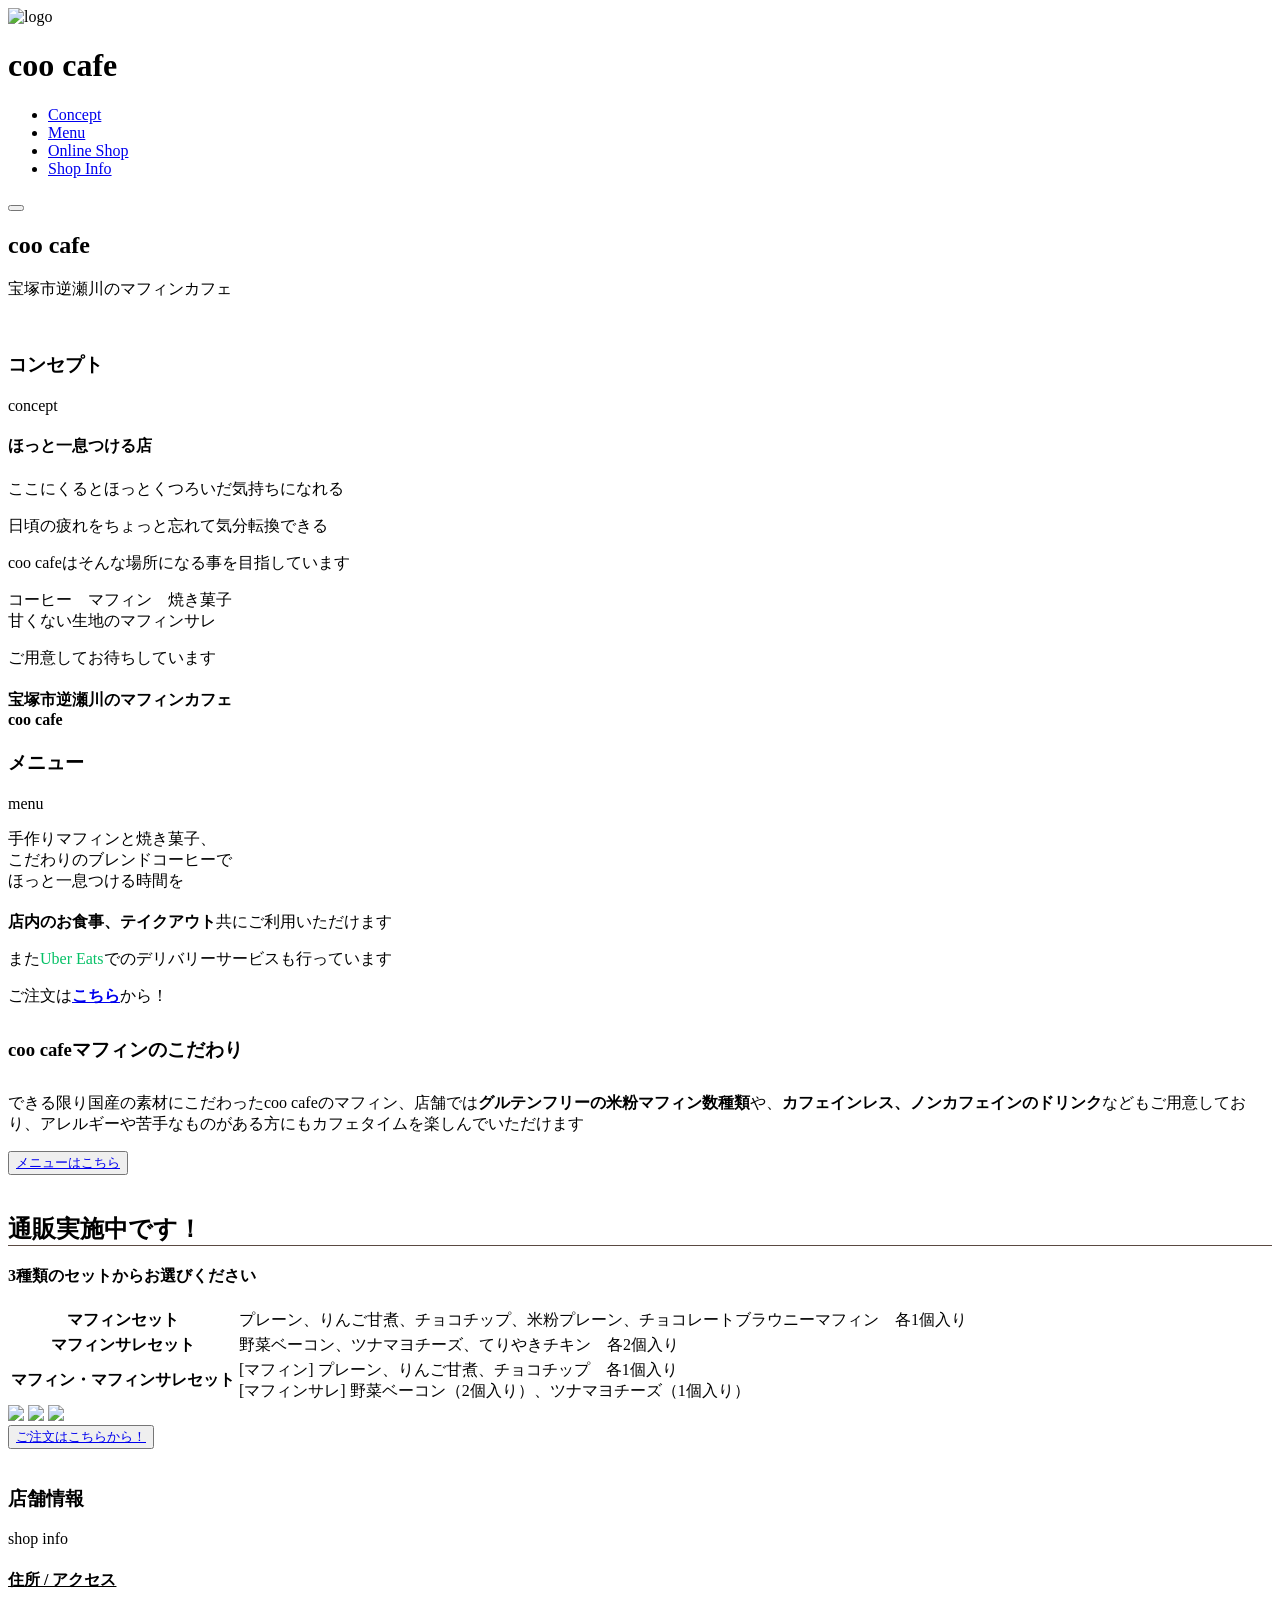
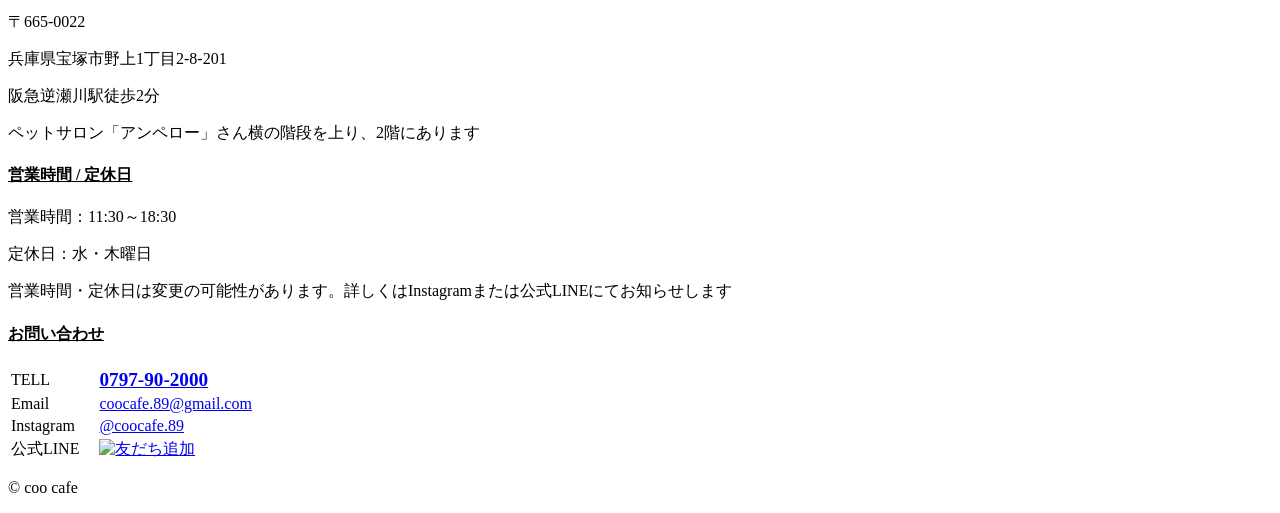
==== index.html @ c6135d39 "Add files via upload" ====
<!DOCTYPE html>
<html lang="ja">
<head>
  <meta charset="UTF-8">
  <title>coo cafe -HOME-</title>
<meta name="description" content="ほっと一息つけるような安らぎを提供するカフェ">
<meta name="viewport" content="width=device-width, initial-scale=1.0"/>
<link rel="stylesheet" href="https://unpkg.com/modern-css-reset/dist/reset.min.css"/>
<link rel="stylesheet" href="css/style.css">
<link rel="icon" href="./img/favicon.ico">
<script src="https://code.jquery.com/jquery-3.7.1.min.js"></script>
</head>
<body>

<header>
  <div class="header-inner">
    <div class="logo">
      <img src="img/logo.png" alt="logo">
      <h1>coo cafe</h1>
    </div>
    <nav>
      <ul>
        <li><a href="#concept">Concept</a></li>
        <li><a href="#menu">Menu</a></li>
        <li><a href="https://coo-cafe.stores.jp" target="_blank">Online Shop</a></li>
        <li><a href="#shop-info">Shop Info</a></li>
      </ul>
    </nav>
    <!-- レスポンシブ対応 -->
    <button class="hamburger" aria-label="メニューを開く">
  <span></span>
  <span></span>
  <span></span>
</button>
  </div>
</header>

<section class="hero">
  <div class="hero-text">
    <h1>coo cafe</h1>
    <p>宝塚市逆瀬川のマフィンカフェ</p>
  </div>
</section>

<section class="concept" id="concept">
<div class="container">
  <div class="concept-inner">
    <img src="img/cafe_outside.jpg" alt="">
    <div class="text">
      <h3>コンセプト</h3>
        <span class="suffix">concept</span>
      <h4>ほっと一息つける店</h4>
      <p>ここにくるとほっとくつろいだ気持ちになれる</p>
      <p>日頃の疲れをちょっと忘れて気分転換できる</p>
      <p>coo cafeはそんな場所になる事を目指しています</p>
      <p>コーヒー　マフィン　焼き菓子<br>
         甘くない生地のマフィンサレ</p>
      <p>ご用意してお待ちしています</p>
      <h4>宝塚市逆瀬川のマフィンカフェ<br>
          coo cafe</h4>
    </div>
  </div>
  </div>
</section>

<section class="menu" id="menu">
    <div class="container">
  <div class="menu-inner">
    <div class="menu-text">
      <h3>メニュー</h3>
        <span class="suffix">menu</span>
      <p>手作りマフィンと焼き菓子、<br>こだわりのブレンドコーヒーで<br>ほっと一息つける時間を</p>
      <p style="margin-top: 20px;"><strong>店内のお食事、テイクアウト</strong>共にご利用いただけます</p>
      <p>また<span style="color: #06C167;">Uber Eats</span>でのデリバリーサービスも行っています</p>
      <p>ご注文は<strong style="color: #06C167;"><a href="https://www.ubereats.com/jp/store/逆瀬川のマフィンカフェcoo-cafe-sakasegawa-muffin-cafecoo-cafe/P4YPig-mU5iy0FFJKuPhvA?diningMode=DELIVERY&pl=[base64]" target="_blank">こちら</a></strong>から！</p>
      <div style="margin-top: 30px;" class="commitment">
        <h3>coo cafeマフィンのこだわり</h3>
        <p style="margin-top: 30px;">できる限り国産の素材にこだわったcoo cafeのマフィン、店舗では<strong>グルテンフリーの米粉マフィン数種類</strong>や、<strong>カフェインレス、ノンカフェインのドリンク</strong>などもご用意しており、アレルギーや苦手なものがある方にもカフェタイムを楽しんでいただけます</p>
      </div>
      <button><a href="coocafe_menu.pdf" target="_blank">メニューはこちら</a></button>
    </div>
    <img src="img/muffin_sale.jpg" alt="">
  </div>
  </div>
</section>

<section class="shop">
    <div class="container">
  <h1 style="border-bottom: 1px solid #5a4a42;">通販実施中です！</h1>
  <h4 style="margin-top: 20px; margin-bottom: 20px;;">3種類のセットからお選びください</h4>
  <div class="online-menu">
    <table class="set-table">
        <tr>
            <th>マフィンセット</th>
            <td>プレーン、りんご甘煮、チョコチップ、米粉プレーン、チョコレートブラウニーマフィン　各1個入り</td>
        </tr>
        <tr>
            <th>マフィンサレセット</th>
            <td>野菜ベーコン、ツナマヨチーズ、てりやきチキン　各2個入り</td>
        </tr>
        <tr>
            <th>マフィン・マフィンサレセット</th>
            <td>[マフィン] プレーン、りんご甘煮、チョコチップ　各1個入り<br>
                [マフィンサレ] 野菜ベーコン（2個入り）、ツナマヨチーズ（1個入り）</td>
        </tr>
    </table>

  </div>

  <div class="shop-images">
    <img src="img/online-muffin.jpeg">
    <img src="img/muffin_sale.jpg">
    <img src="img/online-muffin-box.jpeg">
  </div>

  <button><a href="https://coo-cafe.stores.jp" target="_blank">ご注文はこちらから！</a></button>
  </div>
</section>

<!-- Instagram
<div class="instagram-box">
    <h2>Instagram</h2>
    <div class="insta_description">
        <img src="img\logo_for_instagram.png" alt="@coocafe.89">
        <p>@coocafe.89</p>
        <p>Instagramでは本日のマフィン情報や営業時間のお知らせなどを毎朝更新しています<br>
        ぜひフォローとチェックをお願いします！</p>
        <a href="https://www.instagram.com/coocafe.89/" class="insta_btn2">
        <i class="fab fa-instagram"></i> <span>Follow us!</span>
        </a>
    </div>

    <div class="instagram_display">
        <ul class="insta_list"></ul>
    </div>

</div> -->

<section class="shop-info" id="shop-info">
    <div class="container">
    <div class="menu-inner">
        <img src="img/map.png" alt="">
        <div class="menu-text">
        <h3>店舗情報</h3>
            <span class="suffix">shop info</span>
        <h4><u>住所 / アクセス</u></h4>
        <p>〒665-0022</p>
        <p>兵庫県宝塚市野上1丁目2-8-201</p>
        <p>阪急逆瀬川駅徒歩2分</p>
        <p>ペットサロン「アンペロー」さん横の階段を上り、2階にあります</p>
        <h4><u>営業時間 / 定休日</u></h4>
        <p>営業時間：11:30～18:30</p>
        <p>定休日：水・木曜日</p>
        <p>営業時間・定休日は変更の可能性があります。詳しくはInstagramまたは公式LINEにてお知らせします</p>
        <h4><u>お問い合わせ</u></h4>
        <table>
            <tr>
                <td>TELL</td>
                <td>&emsp;<a href="tel:0797-90-2000"><span style="font-weight: bold; font-size: 1.2rem;">0797-90-2000</span></a></td>
            </tr>
            <tr>
                <td>Email</td>
                <td>&emsp;<a href="mailto:coocafe.89@gmail.com">coocafe.89@gmail.com</a></td>
            </tr>
            <tr>
                <td>Instagram</td>
                <td>&emsp;<a href="https://www.instagram.com/coocafe.89/">@coocafe.89</a></td>
            </tr>
            <tr>
                <td>公式LINE</td>
                <td>&emsp;<a href="https://lin.ee/UPPaGw4"><img src="https://scdn.line-apps.com/n/line_add_friends/btn/ja.png" alt="友だち追加" height="36" border="0"></a></td>
            </tr>

        </table>
        </div>
    </div>
</div>
</section>

<footer>
  <p>© coo cafe</p>
</footer>  
    <!-- hamburger menu -->
     <script>
  const hamburger = document.querySelector('.hamburger');
  const nav = document.querySelector('nav');
  hamburger.addEventListener('click', () => {
    hamburger.classList.toggle('open');
    nav.classList.toggle('open');
  });
</script>
</body>
</html>
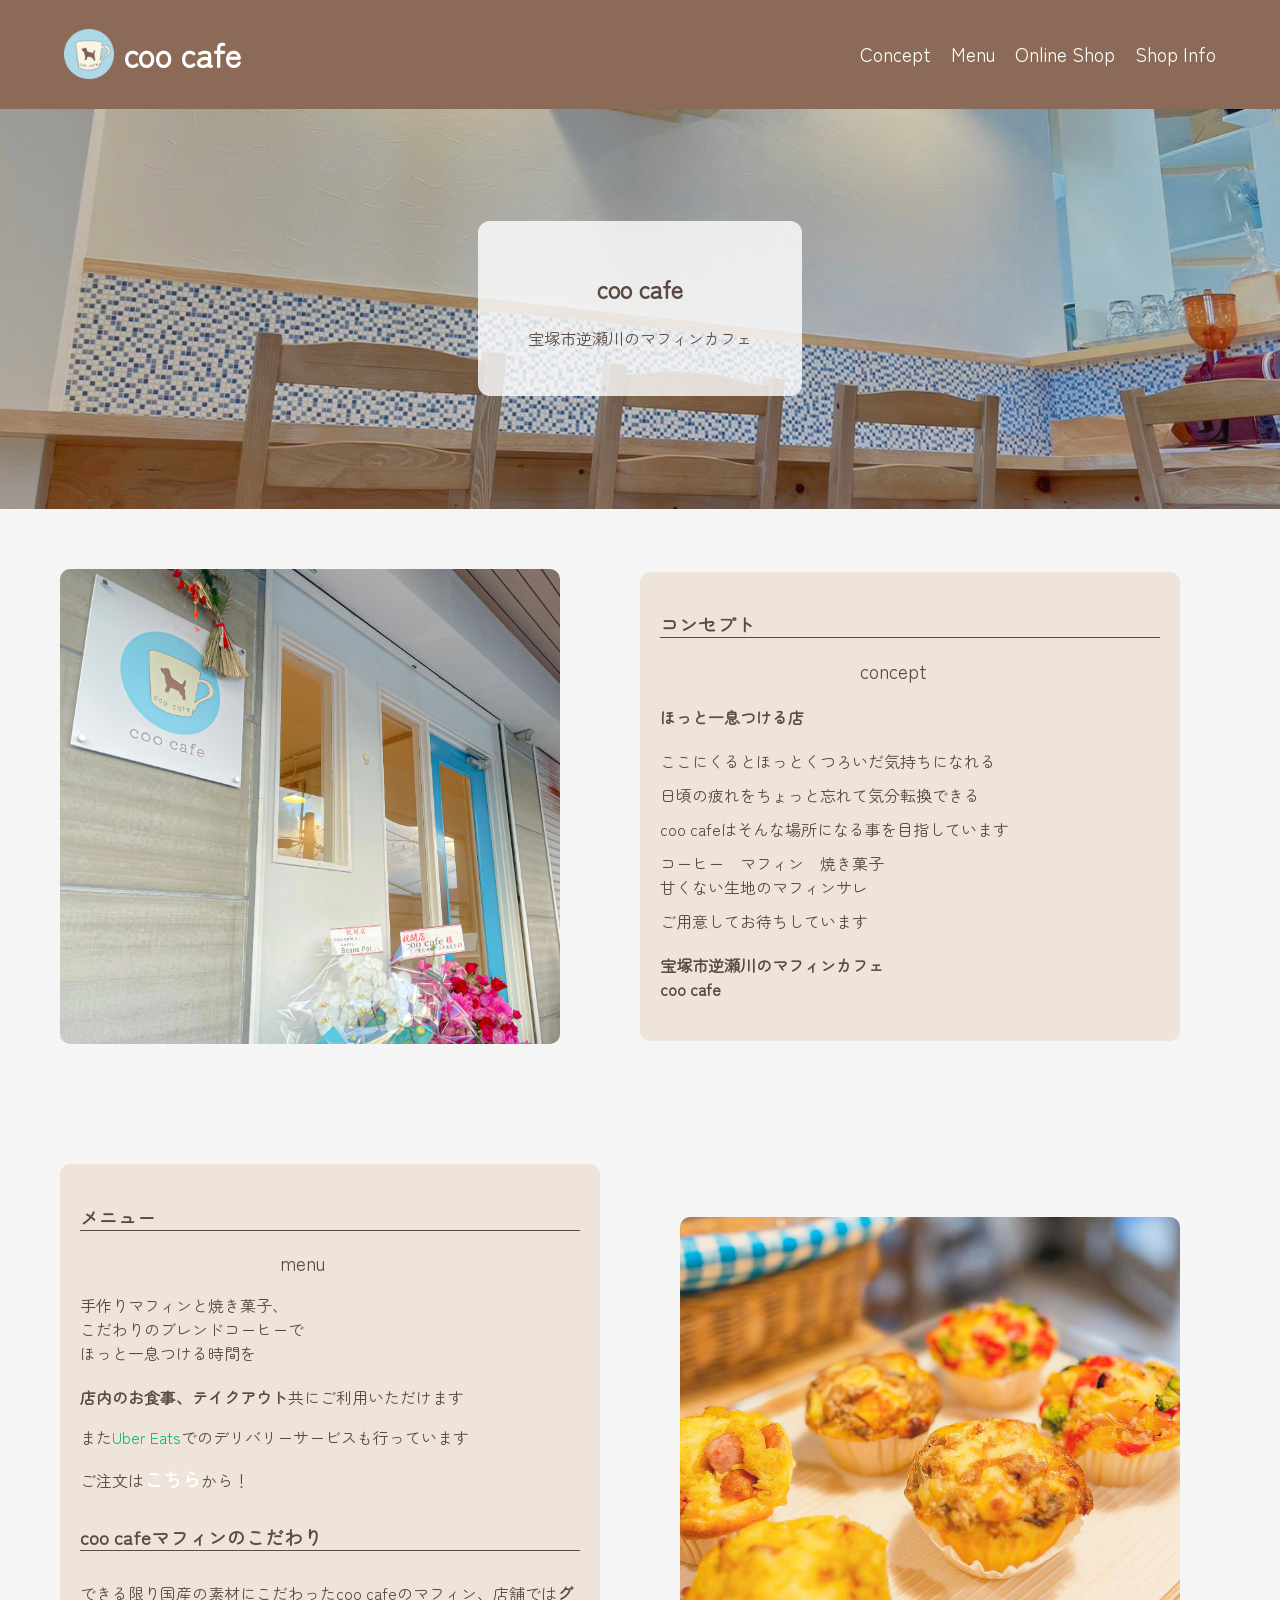
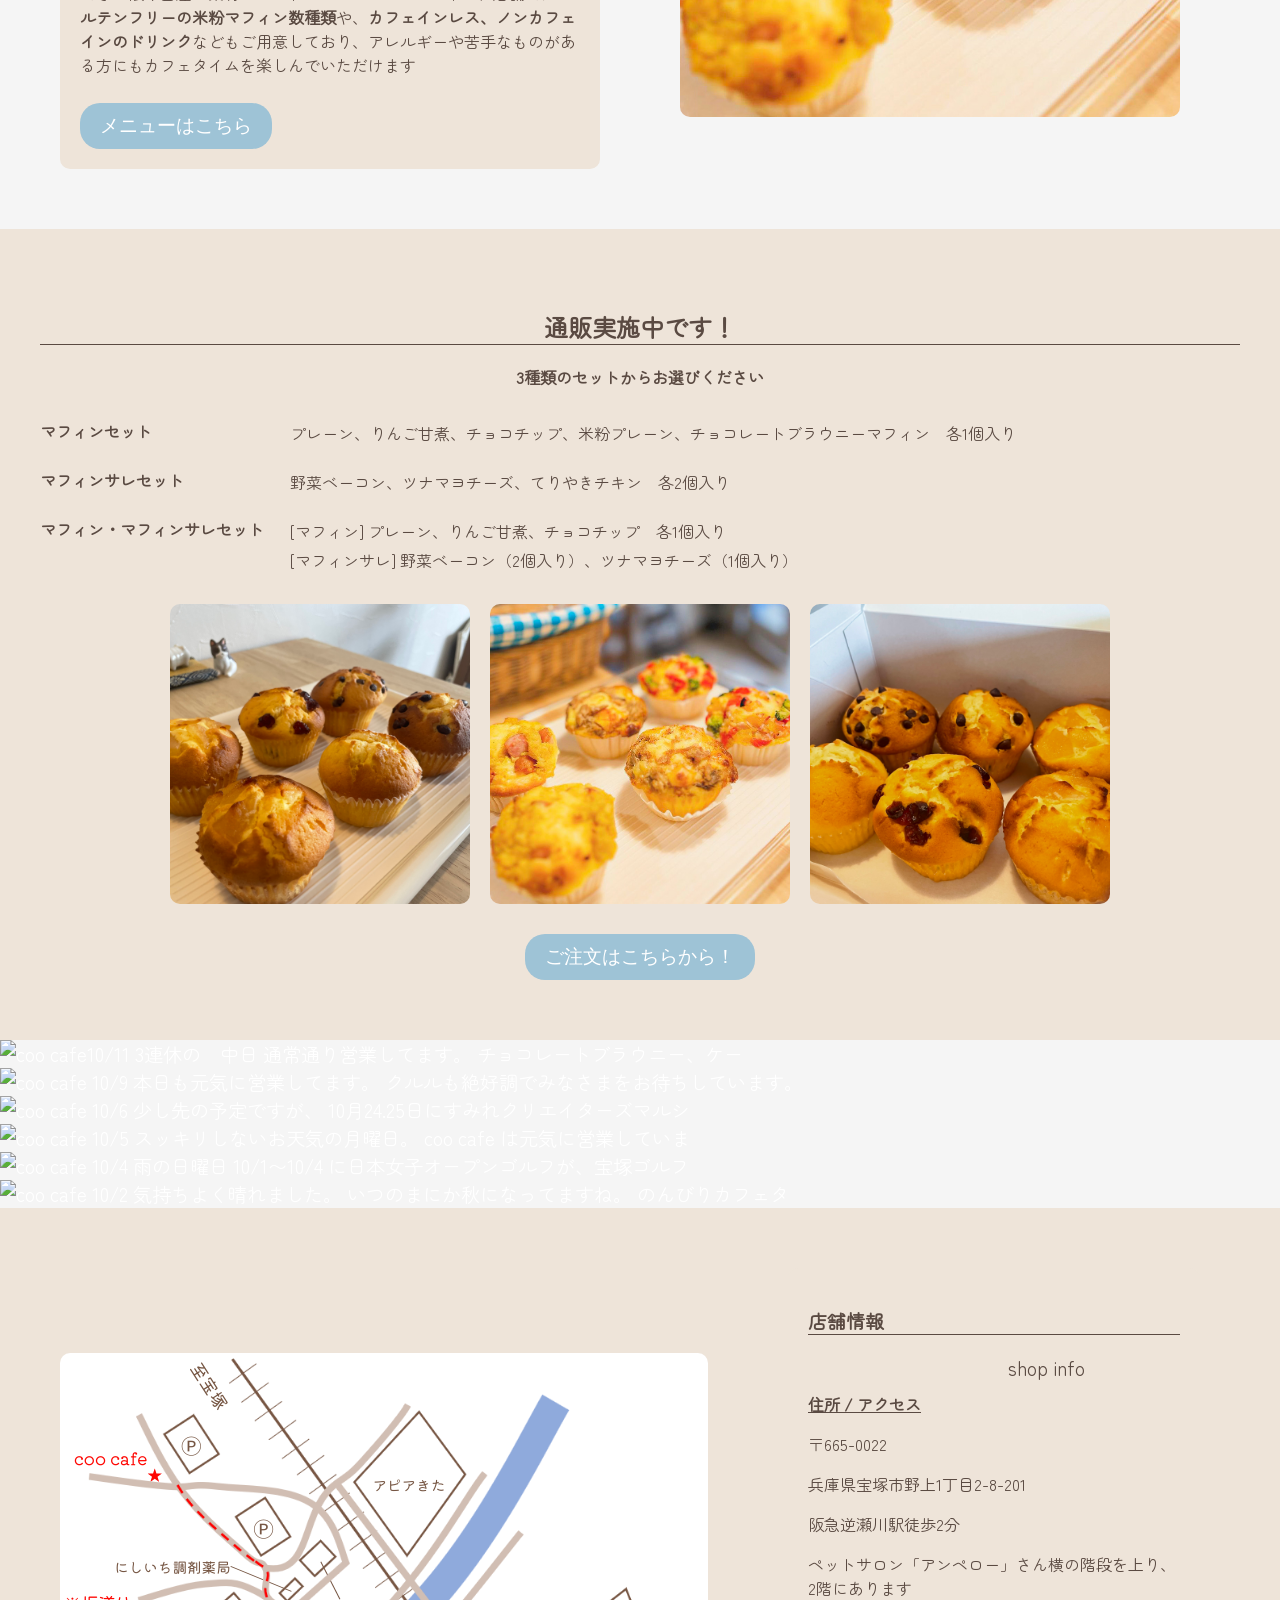
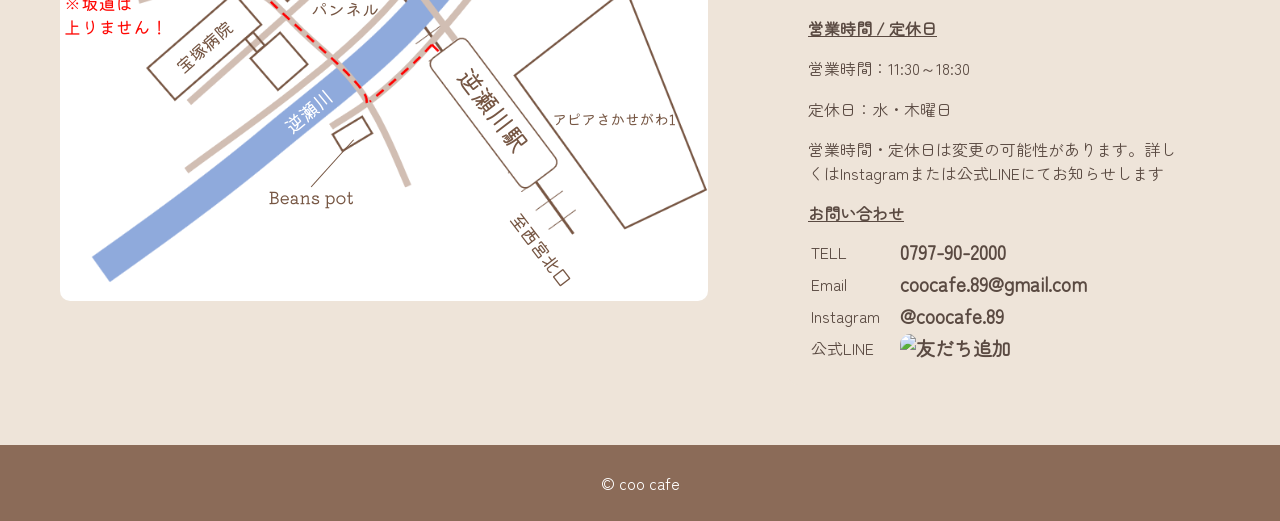
==== commit daf6288d: "Update index.html" ====
--- a/index.html
+++ b/index.html
@@ -117,24 +117,8 @@
   </div>
 </section>
 
-<!-- Instagram
-<div class="instagram-box">
-    <h2>Instagram</h2>
-    <div class="insta_description">
-        <img src="img\logo_for_instagram.png" alt="@coocafe.89">
-        <p>@coocafe.89</p>
-        <p>Instagramでは本日のマフィン情報や営業時間のお知らせなどを毎朝更新しています<br>
-        ぜひフォローとチェックをお願いします！</p>
-        <a href="https://www.instagram.com/coocafe.89/" class="insta_btn2">
-        <i class="fab fa-instagram"></i> <span>Follow us!</span>
-        </a>
-    </div>
-
-    <div class="instagram_display">
-        <ul class="insta_list"></ul>
-    </div>
-
-</div> -->
+<!-- Instagram -->
+<div id="insta-feed" class="insta-feed"></div>
 
 <section class="shop-info" id="shop-info">
     <div class="container">
@@ -180,8 +164,8 @@
 <footer>
   <p>© coo cafe</p>
 </footer>  
-    <!-- hamburger menu -->
-     <script>
+<!-- hamburger menu -->
+<script>
   const hamburger = document.querySelector('.hamburger');
   const nav = document.querySelector('nav');
   hamburger.addEventListener('click', () => {
@@ -189,5 +173,22 @@
     nav.classList.toggle('open');
   });
 </script>
+<!-- Instagram -->
+<script>
+fetch("./feed.json")
+  .then(res => res.json())
+  .then(json => {
+    const feed = document.getElementById("insta-feed");
+    json.data.forEach(post => {
+      const img = post.media_type === "VIDEO" ? post.thumbnail_url : post.media_url;
+      feed.insertAdjacentHTML("beforeend", `
+        <a href="${post.permalink}" target="_blank" rel="noopener">
+          <img src="${img}" alt="${(post.caption || "Instagramの投稿").slice(0, 50).replace(/"/g, "&quot;")}" loading="lazy">
+        </a>
+      `);
+    });
+  })
+  .catch(err => console.error("Instagram取得エラー:", err));
+</script>
 </body>
-</html>+</html>
--- a/css/style.css
+++ b/css/style.css
@@ -0,0 +1,584 @@
+@font-face {
+    font-family: "myfont";
+    src: url("../font/Zen_Maru_Gothic/ZenMaruGothic-Regular.ttf") format("truetype");
+    font-display: swap;
+}
+
+.ttl {
+    font-size: 50px;
+    font-family: "myfont", sans-serif;
+}
+
+body {
+    margin: 0;
+    font-family: "myfont", sans-serif;
+    background: #f5f5f5;
+    color: #5a4a42;
+}
+
+/* ===== header ===== */
+header {
+    background: #8b6b58;
+    color: white;
+    padding: 10px 0;
+    position: relative;
+}
+
+.header-inner {
+    width: 90%;
+    margin: auto;
+    display: flex;
+    justify-content: space-between;
+    align-items: center;
+}
+
+.logo {
+    display: flex;
+    align-items: center;
+}
+
+.logo img {
+    width: 50px;
+    margin-right: 10px;
+}
+
+nav ul {
+    display: flex;
+    gap: 20px;
+    list-style: none;
+    margin: 0;
+    padding: 0;
+}
+
+/* ハンバーガーボタン（PC時は非表示） */
+.hamburger {
+    display: none;
+    flex-direction: column;
+    justify-content: center;
+    gap: 5px;
+    width: 36px;
+    height: 36px;
+    cursor: pointer;
+    background: none;
+    border: none;
+    padding: 0;
+    z-index: 200;
+}
+
+.hamburger span {
+    display: block;
+    width: 100%;
+    height: 3px;
+    background: white;
+    border-radius: 2px;
+    transition: all 0.3s ease;
+}
+
+/* ハンバーガー → ✕ アニメーション */
+.hamburger.open span:nth-child(1) {
+    transform: translateY(8px) rotate(45deg);
+}
+.hamburger.open span:nth-child(2) {
+    opacity: 0;
+}
+.hamburger.open span:nth-child(3) {
+    transform: translateY(-8px) rotate(-45deg);
+}
+
+h3 {
+    border-bottom: 1px solid #5a4a42;
+}
+
+a {
+    font-size: 1.2rem;
+    color: white;
+    text-decoration: none;
+}
+
+.suffix {
+    margin-left: 200px;
+    font-size: 1.2rem;
+    display: block;
+}
+
+/* ===== hero ===== */
+.hero {
+    height: 400px;
+    background: url("../img/cafe_inside.jpg") center / cover no-repeat;
+    display: flex;
+    justify-content: center;
+    align-items: center;
+    position: relative;
+}
+
+.hero::before {
+    content: "";
+    position: absolute;
+    inset: 0;
+    background: rgba(0, 0, 0, 0.2);
+}
+
+.hero-text {
+    background: rgba(255, 255, 255, 0.8);
+    padding: 30px 50px;
+    border-radius: 12px;
+    text-align: center;
+    position: relative;
+    z-index: 1;
+}
+
+.container {
+    max-width: 1200px;
+    margin: 0 auto;
+}
+
+/* ===== concept ===== */
+.concept {
+    padding: 60px 0;
+}
+
+.concept-inner {
+    max-width: 95%;
+    display: flex;
+    align-items: center;
+    gap: 80px;
+    margin-left: 20px;
+}
+
+.concept img {
+    width: 45%;
+    border-radius: 10px;
+    max-width: 500px;
+}
+
+.concept .text {
+    width: 45%;
+    max-width: 500px;
+    background: #eee4d9;
+    padding: 20px;
+    border-radius: 10px;
+}
+
+.concept p {
+    margin-top: 10px;
+    margin-bottom: 10px;
+}
+
+.concept h4 {
+    margin-top: 20px;
+    margin-bottom: 20px;
+}
+
+/* ===== menu ===== */
+.menu {
+    padding: 60px 0;
+}
+
+.menu-inner {
+    max-width: 95%;
+    display: flex;
+    align-items: center;
+    gap: 80px;
+    margin-left: 20px;
+}
+
+.menu-text {
+    width: 45%;
+    max-width: 500px;
+    background: #eee4d9;
+    padding: 20px;
+    border-radius: 10px;
+}
+
+.menu img {
+    width: 45%;
+    border-radius: 10px;
+    max-width: 500px;
+}
+
+button {
+    margin-top: 10px;
+    padding: 10px 20px;
+    border: none;
+    background: #9ec3d6;
+    color: white;
+    border-radius: 20px;
+    cursor: pointer;
+}
+
+/* ===== shop（通販） ===== */
+.shop {
+    text-align: center;
+    background: #eee4d9;
+    padding: 60px 20px;
+}
+
+.shop-images {
+    display: flex;
+    justify-content: center;
+    gap: 20px;
+    margin: 20px 0;
+}
+
+.shop-images img {
+    width: 25%;
+    border-radius: 10px;
+    object-fit: cover;
+}
+
+.set-table {
+    width: 100%;
+    border-collapse: collapse;
+}
+
+.set-table th {
+    text-align: left;
+    vertical-align: top;
+    width: 250px;
+    padding: 10px 0;
+}
+
+.set-table td {
+    padding: 10px 0;
+    text-align: left;
+    line-height: 1.8;
+}
+
+/* ===== instagram ===== */
+.instagram-box {
+    display: block;
+    margin: 100px auto;
+    width: 70%;
+    background-color: rgba(173, 216, 230, 0.3);
+    padding-bottom: 30px;
+    border-radius: 20px;
+}
+
+.instagram-box h2 {
+    font-size: 1.8rem;
+    text-align: center;
+    border-bottom: 2px dashed #7e5f4d;
+}
+
+.instagram-box p {
+    margin-bottom: 20px;
+}
+
+.insta_description {
+    text-align: center;
+    margin-top: 50px;
+    margin-bottom: 50px;
+    border-bottom: 1px solid #7e5f4d;
+}
+
+.insta_description img {
+    border-radius: 50%;
+    width: 80px;
+    height: 80px;
+    display: block;
+    margin-left: auto;
+    margin-right: auto;
+    margin-bottom: 30px;
+}
+
+.insta_btn2 {
+    color: #fff;
+    border-radius: 7px;
+    position: relative;
+    display: inline-block;
+    height: 50px;
+    width: 190px;
+    text-align: center;
+    font-size: 25px;
+    line-height: 50px;
+    background: linear-gradient(135deg, #427eff 0%, #f13f79 70%) no-repeat;
+    overflow: hidden;
+    text-decoration: none;
+    margin-bottom: 30px;
+}
+
+.insta_btn2:before {
+    content: '';
+    position: absolute;
+    top: 0;
+    left: 0;
+    width: 100%;
+    height: 100%;
+    background: linear-gradient(15deg, #ffdb2c, rgb(249, 118, 76) 25%, rgba(255, 77, 64, 0) 50%) no-repeat;
+}
+
+.insta_btn2 .fa-instagram {
+    font-size: 35px;
+    position: relative;
+    top: 4px;
+}
+
+.insta_btn2 span {
+    display: inline-block;
+    position: relative;
+    transition: .5s;
+}
+
+.insta_btn2:hover span {
+    transform: rotateX(360deg);
+}
+
+ul.insta_list {
+    display: flex;
+    flex-wrap: wrap;
+    justify-content: center;
+    align-items: stretch;
+}
+
+ul.insta_list li {
+    list-style: none;
+    width: calc((80% - 3vw) / 3);
+    margin-bottom: 1vw;
+}
+
+ul.insta_list img {
+    width: 80%;
+    height: 80%;
+    object-fit: cover;
+}
+
+/* ===== shop info ===== */
+.shop-info {
+    text-align: left;
+    background: #eee4d9;
+    padding: 60px 20px;
+}
+
+.shop-info img {
+    width: 65%;
+    border-radius: 10px;
+}
+
+.shop-info h4 {
+    margin-bottom: 10px;
+    margin-top: 10px;
+}
+
+.shop-info a {
+    color: #5a4a42;
+    font-weight: bold;
+}
+
+/* ===== footer ===== */
+footer {
+    background: #8b6b58;
+    color: white;
+    text-align: center;
+    padding: 10px;
+}
+
+
+/* ============================================================
+   レスポンシブ対応（768px以下：スマホ）
+   ============================================================ */
+@media (max-width: 768px) {
+
+    /* --- header --- */
+    .hamburger {
+        display: flex;
+    }
+
+    nav {
+        display: none;
+        position: absolute;
+        top: 100%;
+        left: 0;
+        width: 100%;
+        background: #8b6b58;
+        z-index: 100;
+        padding: 10px 0;
+    }
+
+    nav.open {
+        display: block;
+    }
+
+    nav ul {
+        flex-direction: column;
+        gap: 0;
+        padding: 0;
+        margin: 0;
+    }
+
+    nav ul li a {
+        display: block;
+        padding: 12px 20px;
+        border-bottom: 1px solid rgba(255, 255, 255, 0.2);
+        font-size: 1rem;
+    }
+
+    /* --- suffix（英語サブタイトル）--- */
+    .suffix {
+        margin-left: 0;
+        font-size: 1rem;
+    }
+
+    /* --- hero --- */
+    .hero {
+        height: 260px;
+    }
+
+    .hero-text {
+        padding: 20px 30px;
+    }
+
+    /* --- concept --- */
+    .concept {
+        padding: 40px 0;
+    }
+
+    .concept-inner {
+        flex-direction: column;
+        gap: 20px;
+        margin-left: 0;
+        max-width: 100%;
+        padding: 0 16px;
+        box-sizing: border-box;
+    }
+
+    /* 上：画像、下：テキスト */
+    .concept img {
+        width: 100%;
+        max-width: 100%;
+        order: 1;
+    }
+
+    .concept .text {
+        width: 100%;
+        max-width: 100%;
+        order: 2;
+        box-sizing: border-box;
+    }
+
+    /* --- menu --- */
+    .menu {
+        padding: 40px 0;
+    }
+
+    .menu-inner {
+        flex-direction: column;
+        gap: 20px;
+        margin-left: 0;
+        max-width: 100%;
+        padding: 0 16px;
+        box-sizing: border-box;
+    }
+
+    /* 上：画像、下：テキスト（元はテキストが左なので画像を先に） */
+    .menu img {
+        width: 100%;
+        max-width: 100%;
+        order: 1;
+    }
+
+    .menu-text {
+        width: 100%;
+        max-width: 100%;
+        order: 2;
+        box-sizing: border-box;
+    }
+
+    /* --- shop（通販） --- */
+    .shop {
+        padding: 40px 16px;
+        box-sizing: border-box;
+    }
+
+    .shop-images {
+        flex-direction: column;
+        align-items: center;
+        gap: 12px;
+    }
+
+    .shop-images img {
+        width: 90%;
+    }
+
+    .set-table th {
+        width: auto;
+        display: block;
+        padding-bottom: 0;
+        font-weight: bold;
+    }
+
+    .set-table td {
+        display: block;
+        padding-top: 4px;
+        padding-bottom: 12px;
+    }
+
+    .set-table tr {
+        display: block;
+        border-bottom: 1px solid #c4a98f;
+        margin-bottom: 8px;
+    }
+
+    /* --- instagram --- */
+    .instagram-box {
+        width: 90%;
+        margin: 50px auto;
+    }
+
+    .insta_description p {
+        padding: 0 16px;
+        font-size: 0.9rem;
+    }
+
+    ul.insta_list li {
+        width: calc((80% - 2vw) / 2);
+    }
+
+    ul.insta_list img {
+        width: 95%;
+        height: 95%;
+    }
+
+    /* --- shop info --- */
+    .shop-info {
+        padding: 40px 16px;
+        box-sizing: border-box;
+    }
+
+    /* shop infoのmenu-innerも縦並び */
+    .shop-info .menu-inner {
+        flex-direction: column;
+        gap: 20px;
+        margin-left: 0;
+        max-width: 100%;
+        padding: 0;
+    }
+
+    /* 上：画像（地図）、下：テキスト */
+    .shop-info img {
+        width: 100%;
+        order: 1;
+    }
+
+    .shop-info .menu-text {
+        width: 100%;
+        max-width: 100%;
+        order: 2;
+        background: none;
+        padding: 0;
+        box-sizing: border-box;
+    }
+
+    .shop-info a {
+        font-size: 1rem;
+    }
+
+    /* テーブル（お問い合わせ） */
+    .shop-info table {
+        width: 100%;
+        word-break: break-all;
+    }
+
+    .shop-info table td {
+        font-size: 0.9rem;
+    }
+}
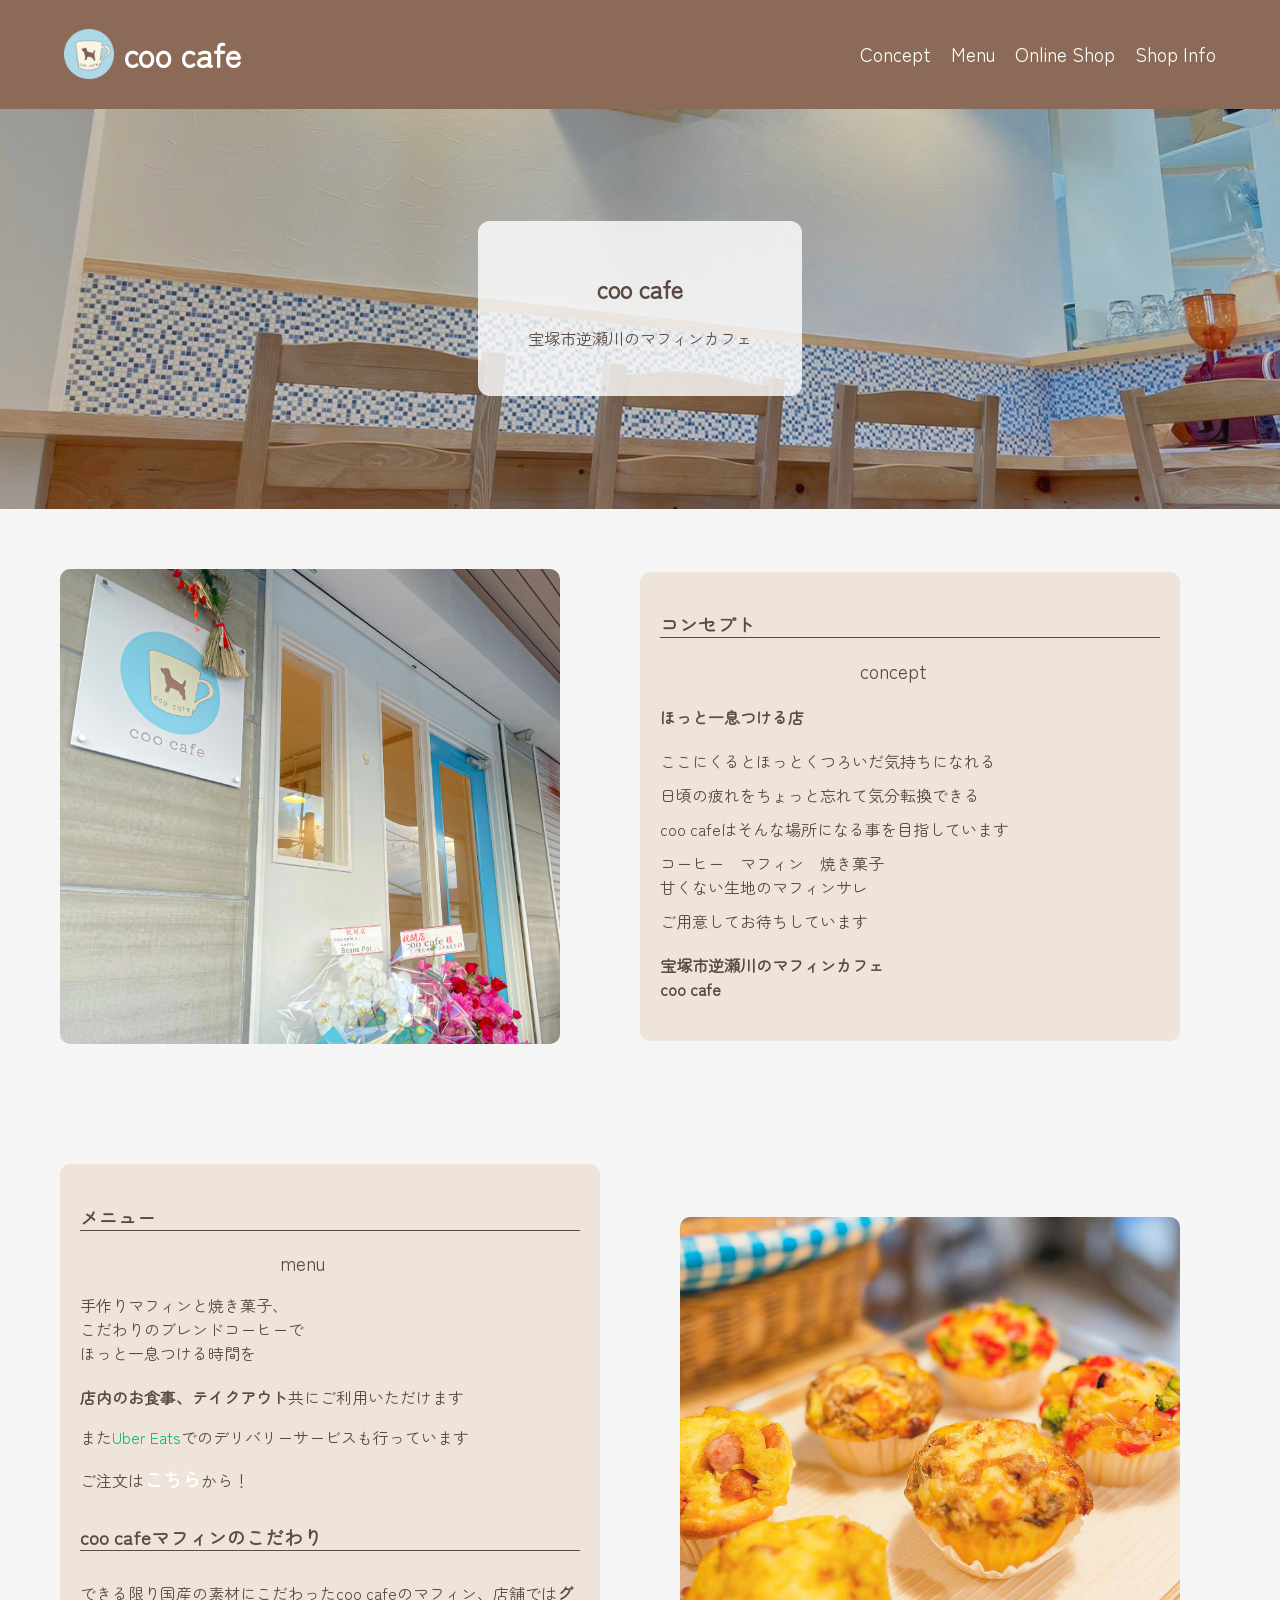
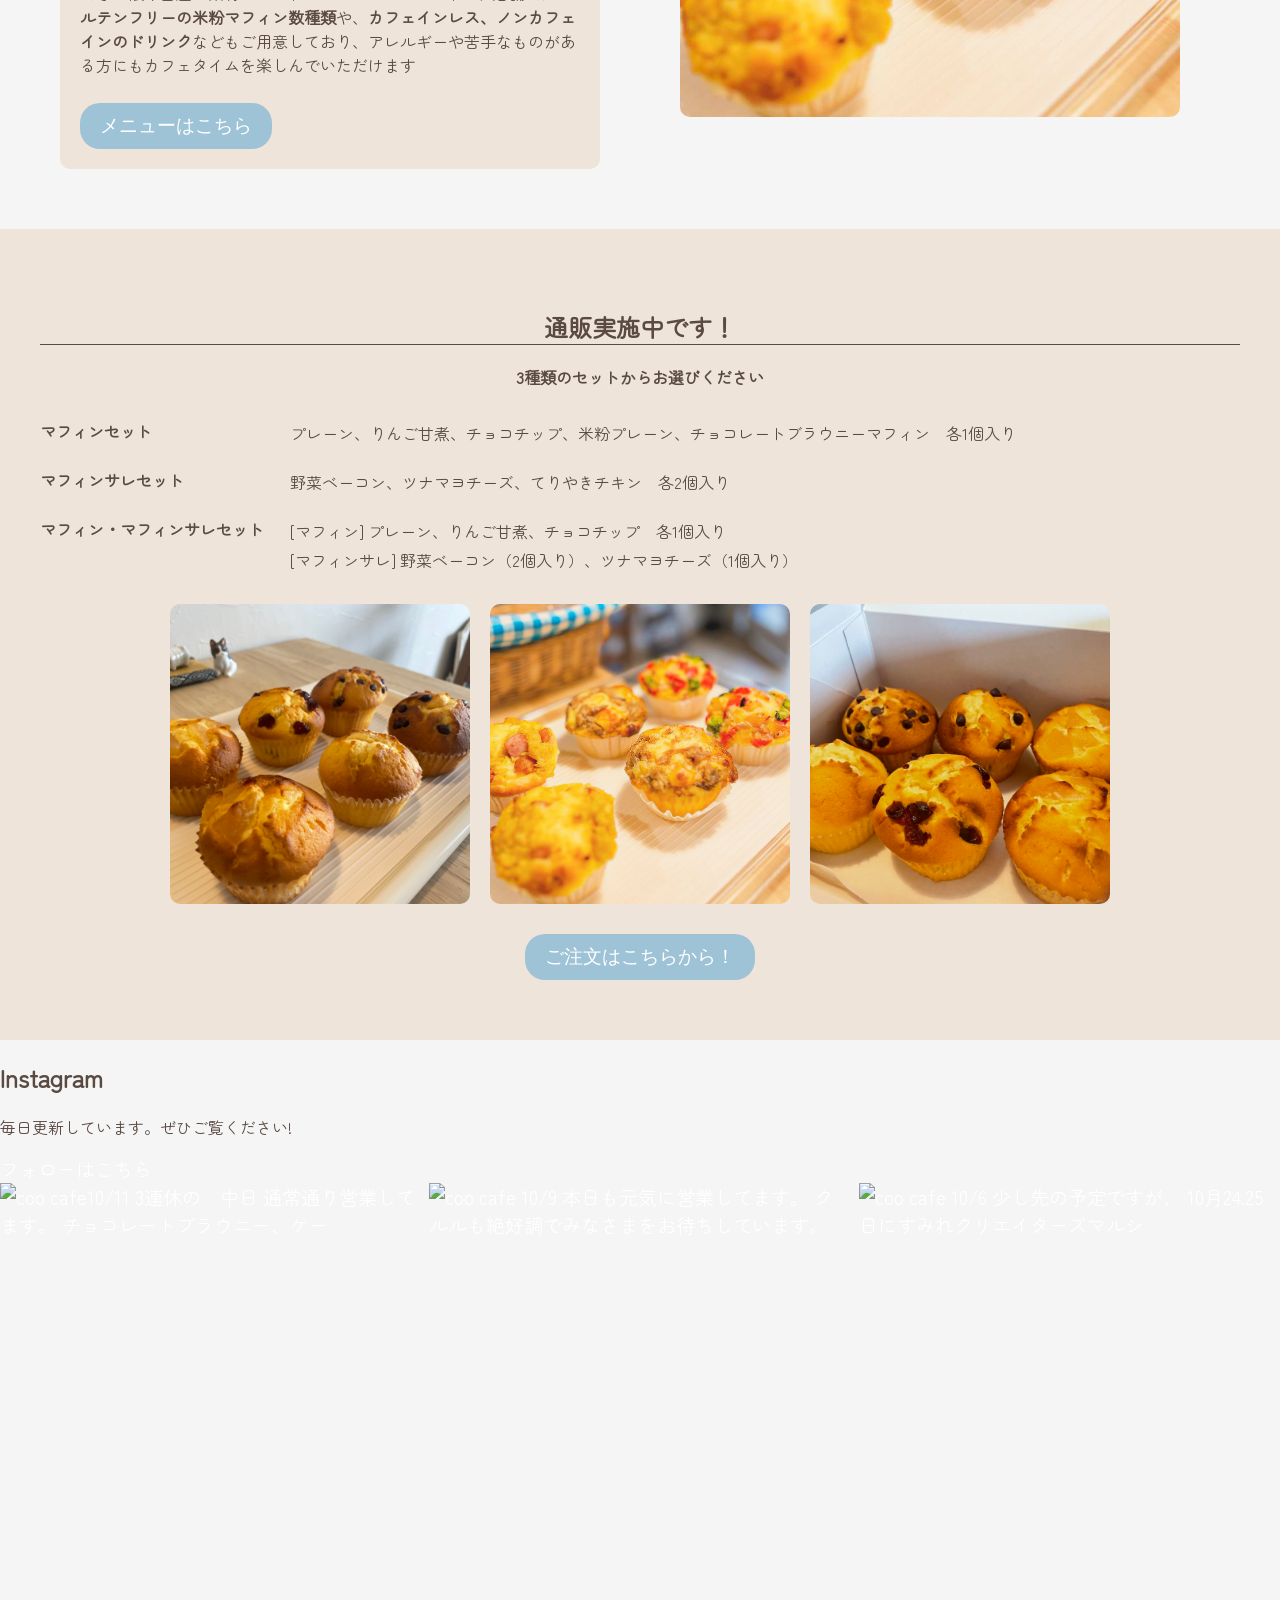
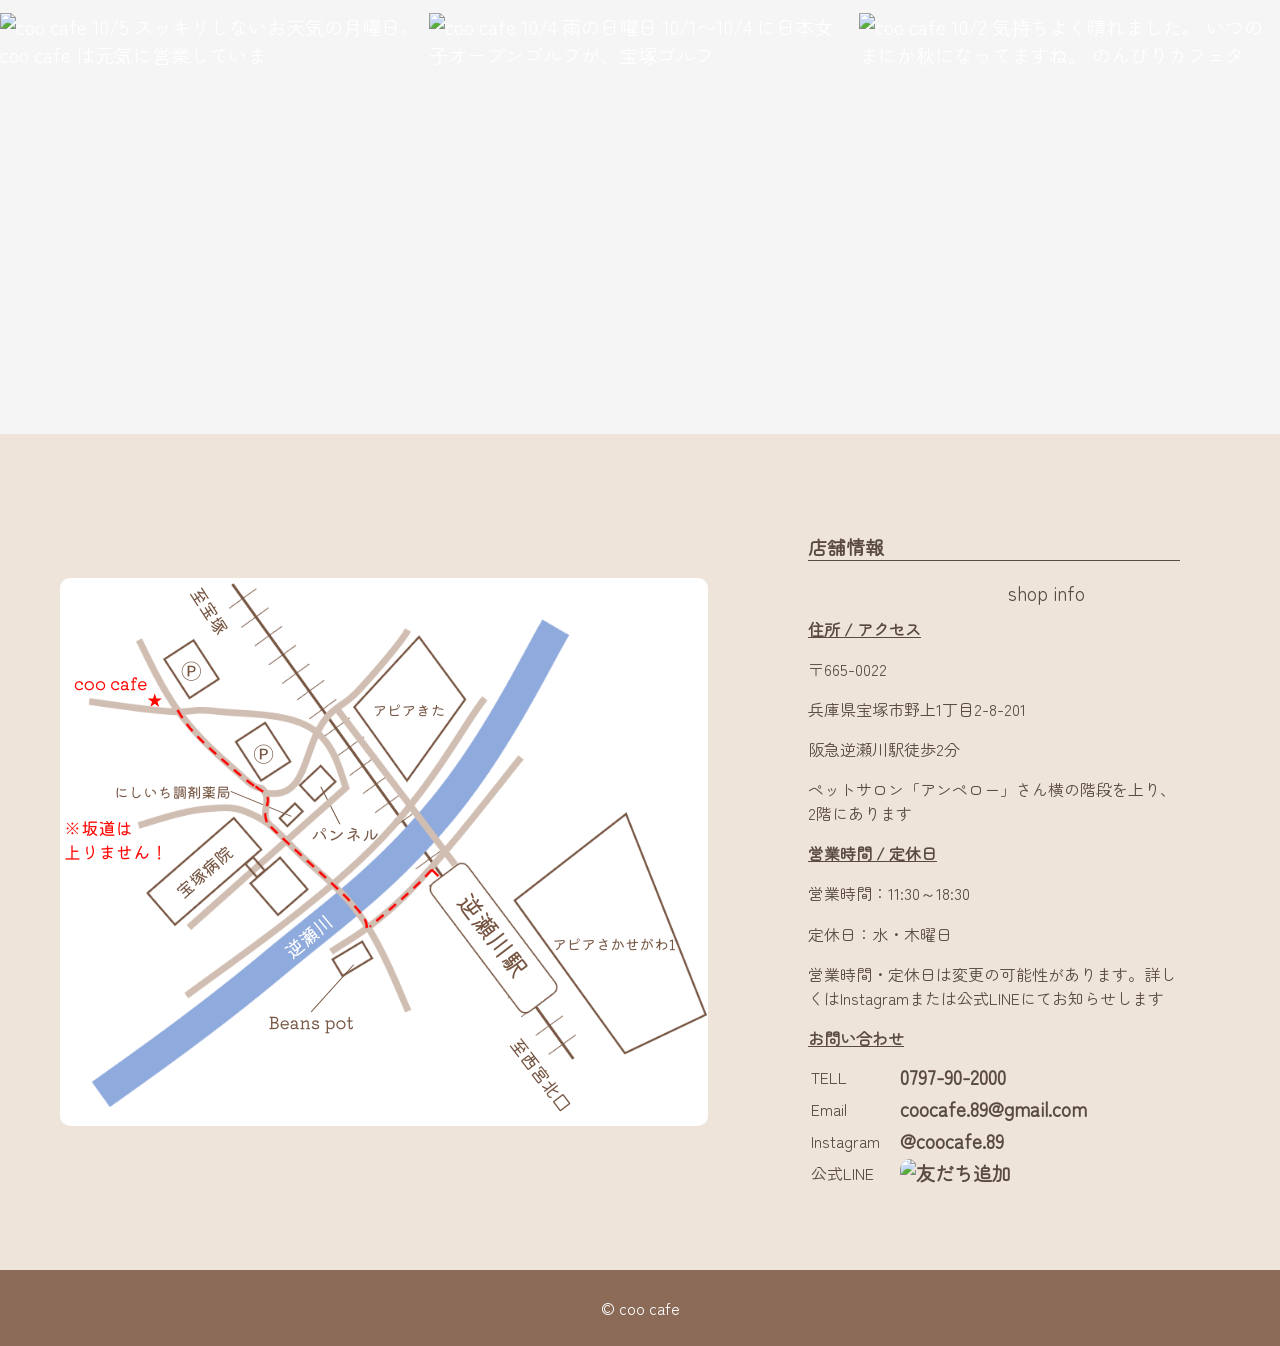
==== commit f917a32f: "Update index.html" ====
--- a/index.html
+++ b/index.html
@@ -118,6 +118,15 @@
 </section>
 
 <!-- Instagram -->
+<section class="insta-section">
+  <h2>Instagram</h2>
+  <p class="insta-lead">毎日更新しています。ぜひご覧ください!</p>
+  <a class="insta-follow" href="https://www.instagram.com/coocafe.89/" target="_blank" rel="noopener">
+    フォローはこちら
+  </a>
+  
+  <div id="insta-feed" class="insta-feed"></div>
+</section>
 <div id="insta-feed" class="insta-feed"></div>
 
 <section class="shop-info" id="shop-info">
--- a/css/style.css
+++ b/css/style.css
@@ -245,101 +245,28 @@
 }
 
 /* ===== instagram ===== */
-.instagram-box {
-    display: block;
-    margin: 100px auto;
-    width: 70%;
-    background-color: rgba(173, 216, 230, 0.3);
-    padding-bottom: 30px;
-    border-radius: 20px;
-}
-
-.instagram-box h2 {
-    font-size: 1.8rem;
-    text-align: center;
-    border-bottom: 2px dashed #7e5f4d;
-}
-
-.instagram-box p {
-    margin-bottom: 20px;
-}
-
-.insta_description {
-    text-align: center;
-    margin-top: 50px;
-    margin-bottom: 50px;
-    border-bottom: 1px solid #7e5f4d;
-}
-
-.insta_description img {
-    border-radius: 50%;
-    width: 80px;
-    height: 80px;
-    display: block;
-    margin-left: auto;
-    margin-right: auto;
-    margin-bottom: 30px;
-}
-
-.insta_btn2 {
-    color: #fff;
-    border-radius: 7px;
-    position: relative;
-    display: inline-block;
-    height: 50px;
-    width: 190px;
-    text-align: center;
-    font-size: 25px;
-    line-height: 50px;
-    background: linear-gradient(135deg, #427eff 0%, #f13f79 70%) no-repeat;
-    overflow: hidden;
-    text-decoration: none;
-    margin-bottom: 30px;
-}
-
-.insta_btn2:before {
-    content: '';
-    position: absolute;
-    top: 0;
-    left: 0;
-    width: 100%;
-    height: 100%;
-    background: linear-gradient(15deg, #ffdb2c, rgb(249, 118, 76) 25%, rgba(255, 77, 64, 0) 50%) no-repeat;
-}
-
-.insta_btn2 .fa-instagram {
-    font-size: 35px;
-    position: relative;
-    top: 4px;
-}
-
-.insta_btn2 span {
-    display: inline-block;
-    position: relative;
-    transition: .5s;
-}
-
-.insta_btn2:hover span {
-    transform: rotateX(360deg);
-}
-
-ul.insta_list {
-    display: flex;
-    flex-wrap: wrap;
-    justify-content: center;
-    align-items: stretch;
-}
-
-ul.insta_list li {
-    list-style: none;
-    width: calc((80% - 3vw) / 3);
-    margin-bottom: 1vw;
-}
-
-ul.insta_list img {
-    width: 80%;
-    height: 80%;
-    object-fit: cover;
+.insta-feed {
+  display: grid;
+  grid-template-columns: repeat(3, 1fr);
+  gap: 8px;
+}
+.insta-feed a {
+  display: block;
+  aspect-ratio: 1 / 1;
+  overflow: hidden;
+}
+.insta-feed img {
+  width: 100%;
+  height: 100%;
+  object-fit: cover;
+  display: block;
+  transition: opacity .2s;
+}
+.insta-feed a:hover img {
+  opacity: .8;
+}
+@media (max-width: 600px) {
+  .insta-feed { grid-template-columns: repeat(2, 1fr); }
 }
 
 /* ===== shop info ===== */
@@ -581,4 +508,4 @@
     .shop-info table td {
         font-size: 0.9rem;
     }
-}+}
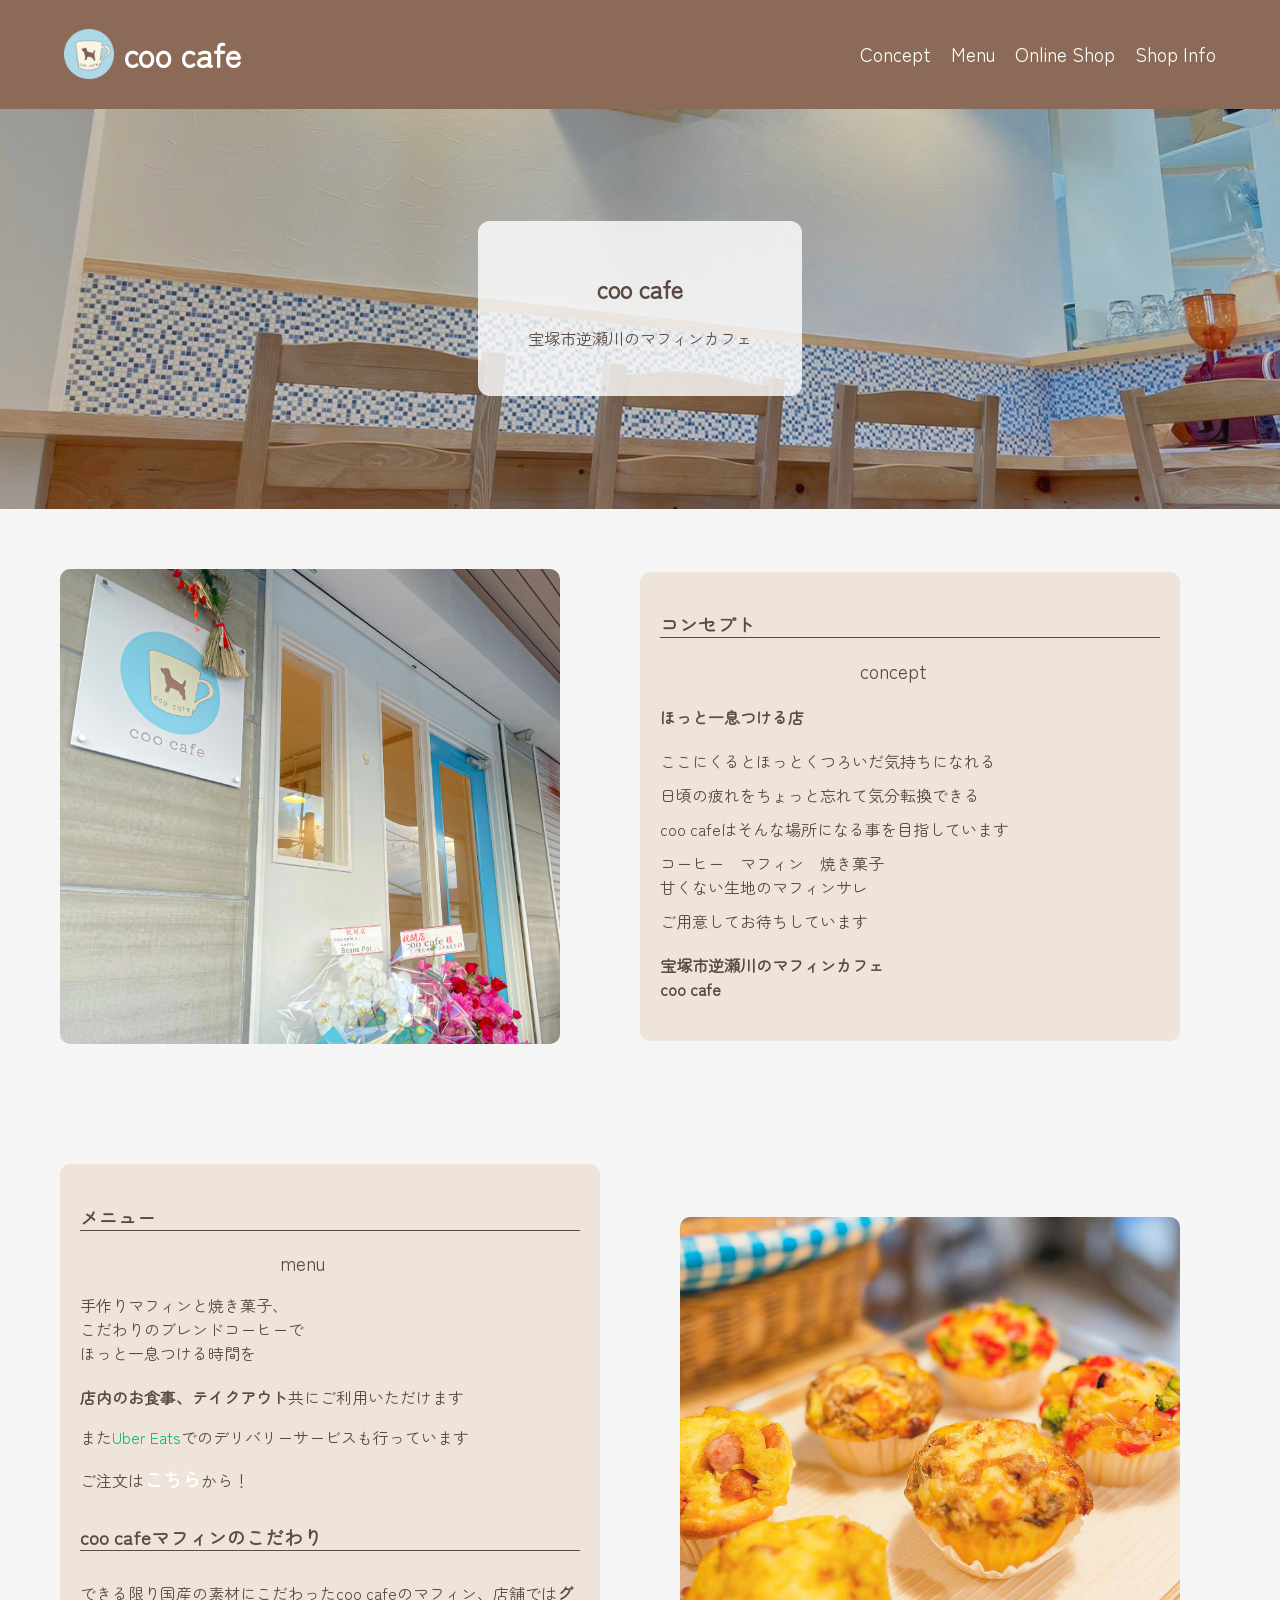
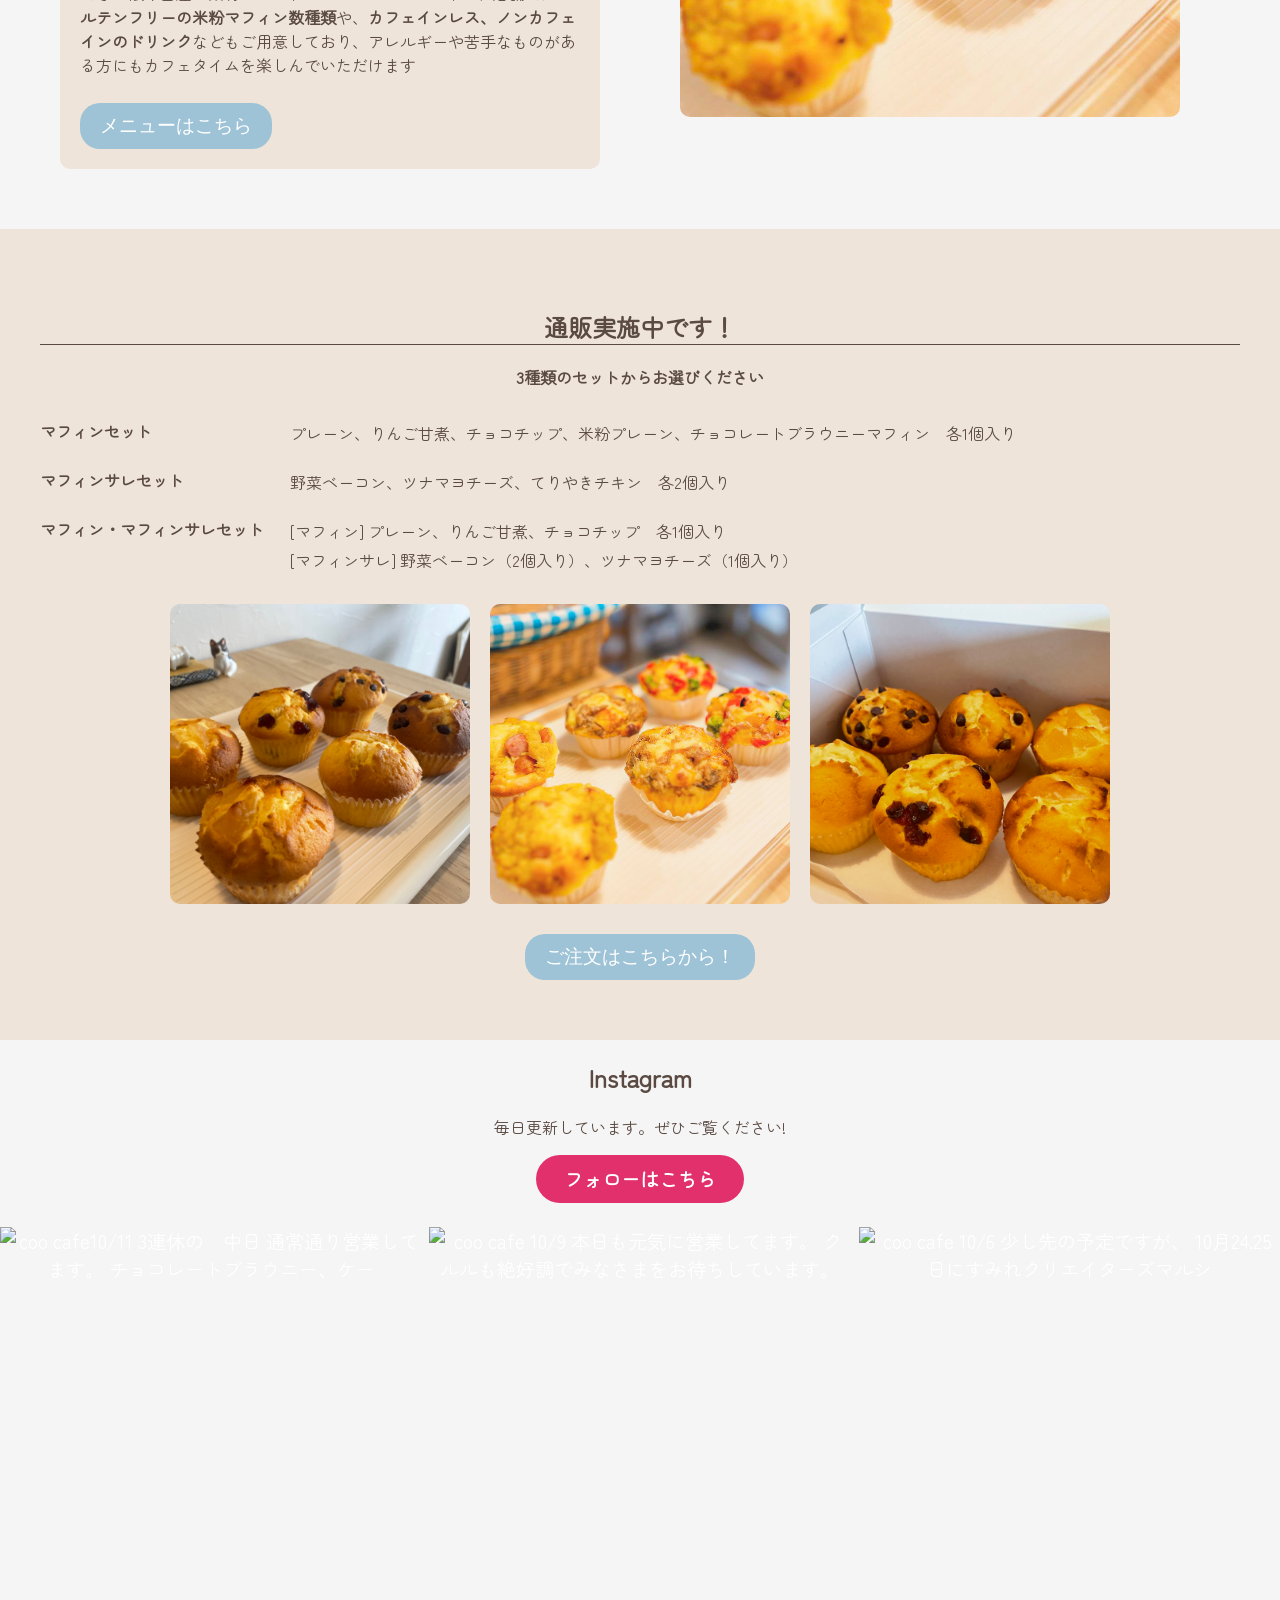
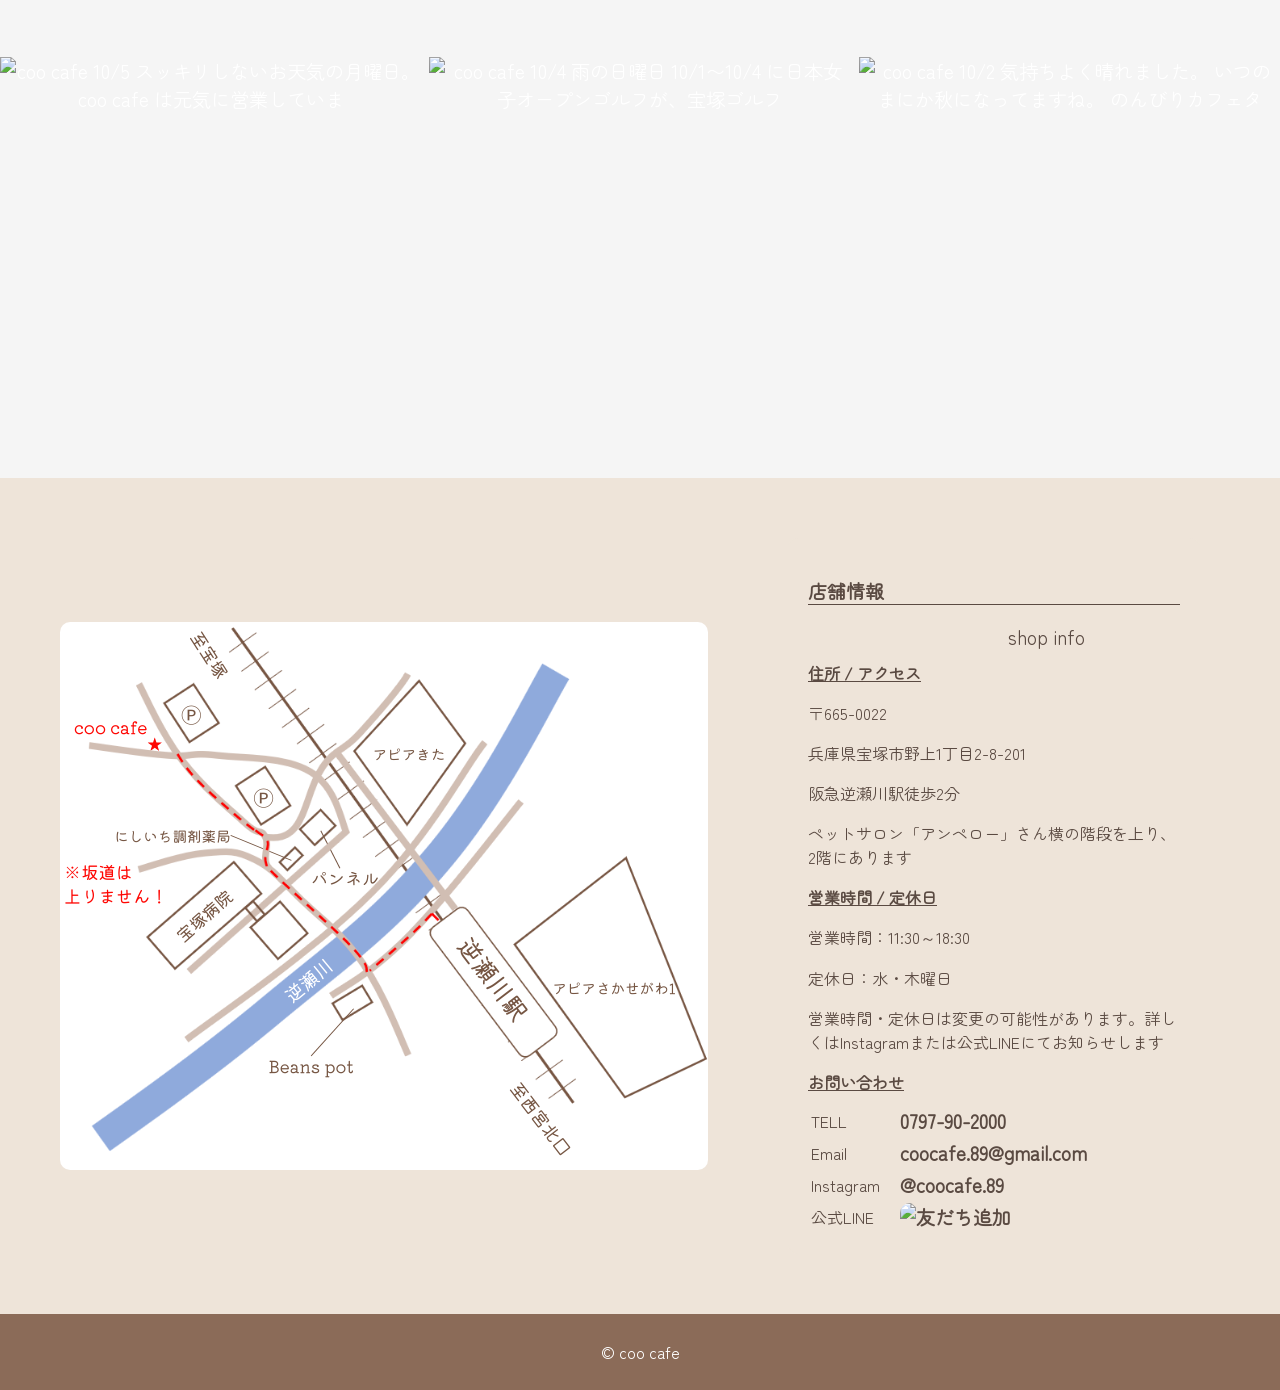
==== commit 13e99871: "Update index.html" ====
--- a/index.html
+++ b/index.html
@@ -127,8 +127,7 @@
   
   <div id="insta-feed" class="insta-feed"></div>
 </section>
-<div id="insta-feed" class="insta-feed"></div>
-
+  
 <section class="shop-info" id="shop-info">
     <div class="container">
     <div class="menu-inner">
--- a/css/style.css
+++ b/css/style.css
@@ -265,6 +265,28 @@
 .insta-feed a:hover img {
   opacity: .8;
 }
+
+.insta-section {
+  text-align: center;
+}
+.insta-lead {
+  margin: 8px 0 16px;
+}
+.insta-follow {
+  display: inline-block;
+  padding: 10px 28px;
+  margin-bottom: 24px;
+  border-radius: 999px;
+  background: #e1306c;
+  color: #fff;
+  font-weight: bold;
+  text-decoration: none;
+  transition: opacity .2s;
+}
+.insta-follow:hover {
+  opacity: .85;
+}
+
 @media (max-width: 600px) {
   .insta-feed { grid-template-columns: repeat(2, 1fr); }
 }
